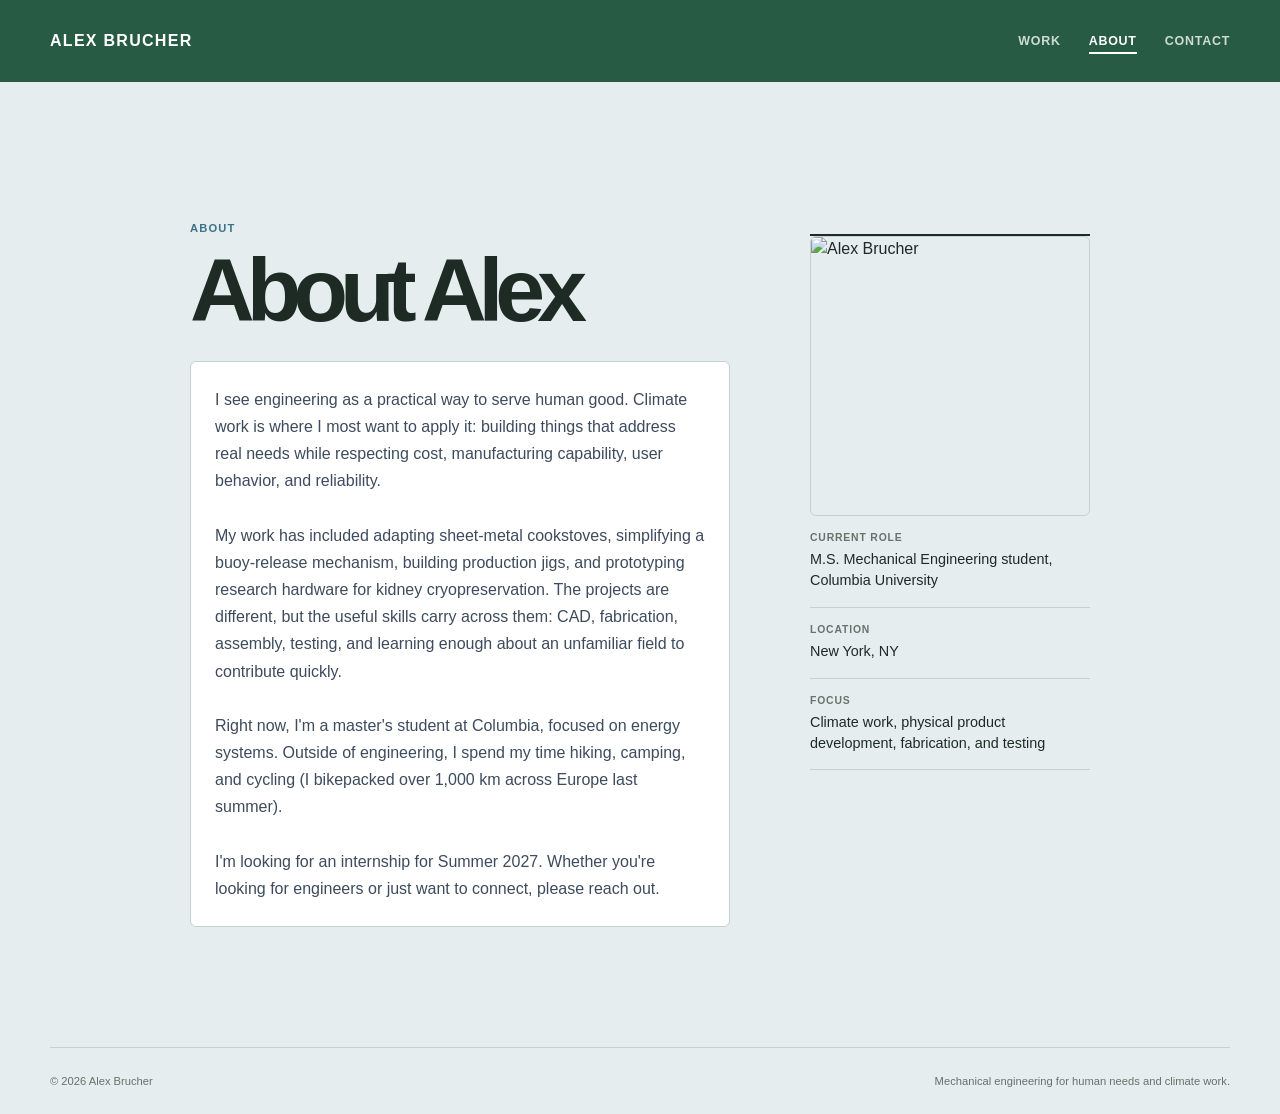
==== about.html @ 56136380 "Update portfolio content and project media Co-authored-by: Copilot <223556219+Copilot@users.noreply." ====
<!doctype html>
<html lang="en">
  <head>
    <meta charset="UTF-8" />
    <meta name="viewport" content="width=device-width, initial-scale=1.0" />
    <meta name="description" content="About Alex Brucher, a mechanical engineering master's student focused on practical product development, fabrication, and climate work." />
    <title>About Alex Brucher | Mechanical Engineer</title>
    <link rel="stylesheet" href="assets/styles.css" />
  </head>
  <body>
    <a class="skip-link" href="#about">Skip to content</a>
    <header class="site-header">
      <a class="wordmark" href="index.html" aria-label="Alex Brucher home">ALEX BRUCHER</a>
      <nav aria-label="Primary navigation">
        <a href="index.html">Work</a>
        <a class="active" href="about.html">About</a>
        <a href="contact.html">Contact</a>
      </nav>
    </header>
    <main class="page-shell about-page" id="about">
      <p class="label">About</p>
      <div class="about-layout">
        <div>
          <h1>About Alex</h1>
          <!-- Edit the About-page story inside this paragraph. Use <br /><br /> between paragraphs. -->
          <p class="about-copy">
            I see engineering as a practical way to serve human good. Climate work is where I most want to apply it: building things that address real needs while respecting cost, manufacturing capability, user behavior, and reliability.
            <br /><br />
            My work has included adapting sheet-metal cookstoves, simplifying a buoy-release mechanism, building production jigs, and prototyping research hardware for kidney cryopreservation. The projects are different, but the useful skills carry across them: CAD, fabrication, assembly, testing, and learning enough about an unfamiliar field to contribute quickly.
            <br /><br />
            Right now, I'm a master's student at Columbia, focused on energy systems. Outside of engineering, I spend my time hiking, camping, and cycling (I bikepacked over 1,000 km across Europe last summer).
            <br /><br />
            I'm looking for an internship for Summer 2027. Whether you're looking for engineers or just want to connect, please reach out.
          </p>
        </div>
        <aside class="about-aside">
          <img class="profile-photo" src="assets/images/Headshot.jpeg" alt="Alex Brucher" />
          <dl>
            <!-- Edit these short profile details here. -->
            <div>
              <dt>Current role</dt>
              <dd>M.S. Mechanical Engineering student, Columbia University</dd>
            </div>
            <div>
              <dt>Location</dt>
              <dd>New York, NY</dd>
            </div>
            <div>
              <dt>Focus</dt>
              <dd>Climate work, physical product development, fabrication, and testing</dd>
            </div>
          </dl>
        </aside>
      </div>
    </main>
    <footer class="site-footer page-shell"><p>© <span id="year"></span> Alex Brucher</p><p>Mechanical engineering for human needs and climate work.</p></footer>
    <script src="assets/site.js"></script>
  </body>
</html>
---- assets/styles.css ----
:root {
  --ink: #1d2b24;
  --panel: #203d31;
  --blue: #3d7187;
  --cyan: #b8d1d3;
  --signal: #285b43;
  --paper: #e5edef;
  --white: #fff;
  --line: #c5d2d2;
  --muted: #66736a;
  --sans: "Avenir Next", "Helvetica Neue", Arial, sans-serif;
  --mono: "Avenir Next", "Helvetica Neue", Arial, sans-serif;
}
* { box-sizing: border-box; }
html { scroll-behavior: smooth; }
body { margin: 0; color: var(--ink); background: var(--paper); font-family: var(--sans); line-height: 1.45; }
a { color: inherit; }
 a:focus-visible, button:focus-visible { outline: 3px solid var(--signal); outline-offset: 4px; }
.page-shell { width: min(1180px, calc(100% - 48px)); margin-inline: auto; }
.skip-link { position: absolute; left: -999px; top: 0; z-index: 3; padding: 10px; color: white; background: var(--blue); }
.skip-link:focus { left: 10px; }
.site-header { display: flex; align-items: center; justify-content: space-between; width: 100%; height: 82px; padding-inline: max(24px, calc((100% - 1180px) / 2)); background: var(--signal); color: var(--white); }
.wordmark { color: var(--white); font: 800 1rem var(--mono); letter-spacing: .08em; text-decoration: none; }
nav { display: flex; gap: 28px; }
nav a { position: relative; padding: 6px 0; color: rgba(255, 255, 255, .78); font: 700 .78rem var(--mono); letter-spacing: .06em; text-decoration: none; text-transform: uppercase; }
nav a.active, nav a:hover { color: var(--white); }
nav a.active::after { position: absolute; right: 0; bottom: 0; left: 0; height: 2px; background: var(--white); content: ""; }
.label { margin: 0; color: var(--blue); font: 800 .7rem var(--mono); letter-spacing: .1em; text-transform: uppercase; }
.hero { padding: clamp(52px, 8vw, 92px) 0 62px; border-bottom: 1px solid var(--line); }
.hero h1 { max-width: 700px; margin: 15px 0 24px; font-size: clamp(2.4rem, 5vw, 4.8rem); line-height: 1; letter-spacing: -.05em; font-weight: 900; }
.hero-statement { max-width: 780px !important; margin-bottom: 20px !important; font-family: var(--sans); font-size: clamp(2.8rem, 5vw, 5rem) !important; line-height: 1.02 !important; letter-spacing: -.035em !important; font-weight: 700 !important; }
.hero-details { display: flex; align-items: baseline; justify-content: space-between; gap: 32px; max-width: 850px; }
.hero-subtitle { max-width: 580px; margin: 0; color: var(--muted); font: 500 clamp(.95rem, 1.5vw, 1.15rem)/1.5 var(--sans); }
.hero-availability { display: inline-block; max-width: 100%; margin: 24px 0 0; color: var(--signal); font: 800 1rem var(--mono); letter-spacing: .04em; text-transform: uppercase; }
.work-section { padding: 58px 0 112px; }
.section-heading { display: flex; justify-content: space-between; padding-bottom: 20px; border-bottom: 2px solid var(--ink); }
.section-note { margin: 0; color: var(--muted); font: .78rem var(--mono); }
.project-grid { display: grid; }
.project-card { display: grid; grid-template-columns: 70px 150px minmax(0, 1fr) 130px; gap: 20px; align-items: center; padding: 20px 4px; border-bottom: 1px solid var(--line); border-radius: 6px; text-decoration: none; transition: background .18s, padding .18s; }
.project-card:hover { padding-inline: 14px; background: var(--white); }
.project-number { color: var(--blue); font: 800 .75rem var(--mono); }
.project-card-visual { display: grid; place-items: center; width: 150px; height: 112.5px; padding: 6px; overflow: hidden; border-radius: 6px; color: var(--muted); background: repeating-linear-gradient(135deg, #e9eef4, #e9eef4 9px, #e3e9f0 9px, #e3e9f0 10px); text-align: center; font: 700 .62rem/1.35 var(--mono); text-transform: uppercase; }
.project-card-visual.has-image { width: fit-content; height: fit-content; max-width: 150px; max-height: 112.5px; padding: 0; background: transparent; }
.project-card-visual img { display: block; width: auto; height: auto; min-width: 0; min-height: 0; max-width: 150px; max-height: 112.5px; border-radius: 6px; object-fit: contain; background: transparent; }
.project-card-main p { margin: 0 0 5px; color: var(--muted); font: 700 .65rem var(--mono); letter-spacing: .08em; text-transform: uppercase; }
.project-card h2 { margin: 0; font-size: clamp(1.5rem, 3vw, 2.65rem); line-height: 1.05; letter-spacing: -.055em; }
.project-card-main > span { display: block; margin-top: 7px; color: var(--muted); font: .78rem var(--mono); }
.project-card-main .project-card-description { max-width: 620px; color: var(--ink); font: 500 .9rem/1.35 var(--sans); }
.project-card-main .project-card-skills { margin-top: 8px; color: var(--blue); font: 700 .65rem var(--mono); letter-spacing: .03em; text-transform: uppercase; }
.project-card-main .project-card-client { margin-top: 8px; }
.project-card-end { display: flex; align-items: center; justify-content: space-between; color: var(--muted); font: .72rem var(--mono); }
.project-card-end b { display: grid; place-items: center; width: 34px; height: 34px; border: 1px solid var(--ink); border-radius: 50%; color: var(--ink); font-size: 1rem; transition: background .18s, color .18s; }
.project-card:hover b { border-color: var(--blue); color: white; background: var(--blue); }
.site-footer { display: flex; justify-content: space-between; gap: 20px; padding: 27px 0; border-top: 1px solid var(--line); color: var(--muted); font: .7rem var(--mono); }
.site-footer p { margin: 0; }
.about-page, .contact-page { max-width: 900px; padding-top: clamp(75px, 12vw, 140px); padding-bottom: 120px; }
.about-layout { display: grid; grid-template-columns: minmax(0, 1fr) 280px; gap: 80px; }
.about-layout h1, .contact-page h1 { margin: 16px 0 30px; font-size: clamp(3.2rem, 7vw, 6.6rem); line-height: .9; letter-spacing: -.09em; }
.about-copy { margin: 0; padding: 24px; border: 1px solid var(--line); border-radius: 6px; color: #3d4b5d; background: var(--white); font: 400 1rem/1.7 var(--sans); }
.about-aside { border-top: 2px solid var(--ink); }
.profile-photo { display: block; width: 100%; height: 280px; border: 1px solid var(--line); border-radius: 6px; object-fit: cover; }
.about-aside dl, .project-header dl { margin: 0; }
.about-aside dl div, .project-header dl div { padding: 16px 0; border-bottom: 1px solid var(--line); }
dt { color: var(--muted); font: 800 .65rem var(--mono); letter-spacing: .08em; text-transform: uppercase; }
dd { margin: 6px 0 0; font-size: .9rem; }
.contact-links { margin-top: 48px; border-top: 2px solid var(--ink); }
.contact-links a { display: grid; grid-template-columns: 100px minmax(0, 1fr) 26px; gap: 15px; align-items: center; padding: 22px 0; border-bottom: 1px solid var(--line); text-decoration: none; }
.contact-links a:hover { color: var(--blue); }
.contact-links small { color: var(--muted); font: 800 .67rem var(--mono); text-transform: uppercase; }
.contact-links span { font: 700 clamp(1.15rem, 2vw, 1.7rem) var(--mono); letter-spacing: -.05em; }
.contact-note { color: var(--muted); font: .78rem var(--mono); }
.project-page { padding-top: 44px; padding-bottom: 110px; }
.back-link { color: var(--blue); font: 700 .78rem var(--mono); text-decoration: none; }
.project-header { display: grid; grid-template-columns: minmax(0, 1fr) 280px; gap: 10%; align-items: end; padding: 55px 0 42px; }
.project-header h1 { margin: 13px 0 0; font-size: clamp(3.5rem, 7vw, 7.2rem); line-height: .88; letter-spacing: -.09em; }
.media-stage { display: grid; grid-template-columns: repeat(2, minmax(0, 1fr)); gap: 20px; }
.media-stage-single { display: block; }
.model-panel, .media-empty, .project-image { min-height: clamp(400px, 55vw, 650px); border: 1px solid var(--line); border-radius: 6px; background: var(--white); overflow: hidden; }
.model-toolbar { position: relative; z-index: 1; display: flex; justify-content: space-between; gap: 20px; padding: 14px 16px; border-bottom: 1px solid var(--line); color: var(--muted); font: 700 .65rem var(--mono); letter-spacing: .06em; text-transform: uppercase; }
.model-panel model-viewer { display: block; width: 100%; height: calc(clamp(400px, 55vw, 650px) - 46px); background: linear-gradient(135deg, #f8fafc, #e9eef4); }
.model-loading { display: grid; place-items: center; height: 100%; color: var(--muted); font: 700 .75rem var(--mono); text-transform: uppercase; }
.media-empty { display: grid; place-content: center; gap: 8px; color: var(--muted); background: repeating-linear-gradient(45deg, #e9eef4, #e9eef4 9px, #e3e9f0 9px, #e3e9f0 10px); text-align: center; font: 700 .8rem var(--mono); text-transform: uppercase; }
.project-image { margin: 0; overflow: hidden; }
.project-image img { display: block; width: 100%; height: auto; max-height: 75vh; min-height: 400px; object-fit: contain; background: var(--white); }
.project-image figcaption { padding: 12px 14px; color: var(--muted); font: 700 1rem/1.45 var(--sans); }
.image-carousel { display: flex; flex-direction: column; }
.carousel-track { display: flex; flex: 1; min-height: 0; transition: transform .3s ease; }
.carousel-track figure { flex: 0 0 100%; margin: 0; }
.carousel-track img { width: 100%; height: clamp(400px, 55vw, 650px); object-fit: contain; background: var(--white); }
.carousel-track figcaption { min-height: 48px; }
.media-stage-single .project-image img,
.media-stage-single .carousel-track img { height: clamp(360px, 48vw, 580px); min-height: 360px; }
.carousel-controls { display: flex; align-items: center; justify-content: space-between; padding: 10px 14px; border-top: 1px solid var(--line); color: var(--muted); font: .86rem var(--sans); }
.carousel-controls button { display: grid; place-items: center; width: 32px; height: 32px; border: 1px solid var(--line); border-radius: 50%; color: var(--ink); background: transparent; font: 1rem var(--sans); cursor: pointer; }
.carousel-controls button:hover { color: var(--white); border-color: var(--signal); background: var(--signal); }
.media-caption { margin: 0; padding: 12px 14px; color: var(--muted); font: 700 1rem/1.45 var(--sans); }
.media-empty .media-caption { align-self: end; width: 100%; padding-top: 16px; text-align: left; }
.project-template { display: grid; grid-template-columns: repeat(2, 1fr); gap: 16px; margin-top: 24px; }
.project-template section { min-height: 210px; padding: 22px; border: 1px solid var(--line); border-radius: 6px; background: #eef2f5; }
.project-copy { display: flex; flex-direction: column; gap: 10px; margin: 18px 0 0; color: #3d4b5d; font: 400 1rem/1.7 var(--sans); }
.project-copy strong { color: var(--ink); font-weight: 700; }
.project-copy span { display: block; }
.skills-list { display: flex; flex-wrap: wrap; gap: 8px; margin: 18px 0 0; padding: 0; list-style: none; }
.skills-list li { padding: 7px 9px; border: 1px solid var(--line); border-radius: 4px; color: var(--ink); background: var(--white); font: 700 .72rem var(--mono); }
.stat-citation { margin: 20px 0 0; color: var(--muted); font: .72rem/1.5 var(--mono); }
@media (max-width: 900px) and (min-width: 701px) {
  .hero-details { align-items: flex-start; flex-direction: column; gap: 18px; }
  .hero-availability { max-width: 100%; }
}
@media (max-width: 700px) {
  .page-shell { width: calc(100% - 32px); }
  .site-header { width: 100%; height: 70px; padding-inline: 16px; }
  .wordmark { font-size: .82rem; }
  nav { gap: 16px; }
  .hero { padding-block: 56px 48px; }
  .hero h1 { font-size: clamp(2.4rem, 11vw, 4.2rem); }
  .hero-details { align-items: start; flex-direction: column; gap: 18px; }
  .section-heading { align-items: start; flex-direction: column; gap: 11px; }
  .project-card { grid-template-columns: 37px 110px minmax(0, 1fr); gap: 13px; padding-block: 22px; }
  .project-card-visual { width: 110px; height: 82.5px; grid-column: 2; grid-row: 1 / span 2; }
  .project-card-visual.has-image { max-width: 110px; max-height: 82.5px; }
  .project-card-visual img { max-width: 110px; max-height: 82.5px; }
  .project-card-main { grid-column: 3; }
  .project-card-end { grid-column: 3; justify-content: flex-start; gap: 15px; }
  .about-layout, .project-header { grid-template-columns: 1fr; gap: 30px; }
  .contact-links a { grid-template-columns: 1fr 23px; }
  .contact-links small { grid-column: 1 / -1; }
  .project-header { padding-top: 42px; }
  .media-stage { grid-template-columns: 1fr; }
  .model-toolbar { font-size: .56rem; }
  .model-toolbar span:last-child { display: none; }
  .project-template { grid-template-columns: 1fr; }
  .project-template section { min-height: 0; }
  .site-footer { flex-direction: column; }
}
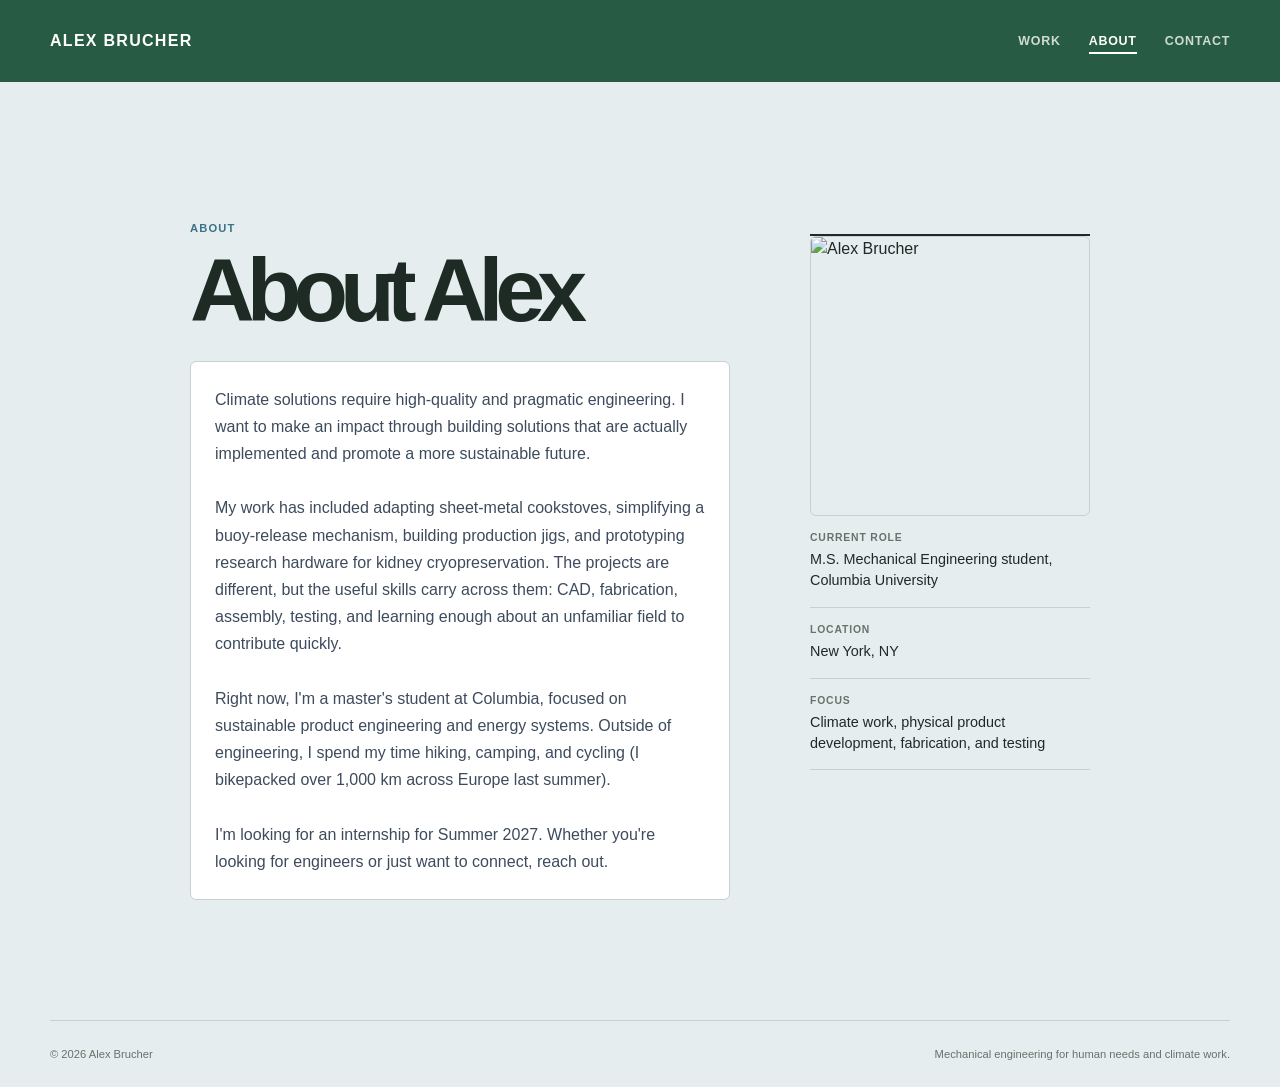
==== commit 6e5ba902: "Compact homepage header layout Co-authored-by: Copilot <223556219+Copilot@users.noreply.github.com>" ====
--- a/about.html
+++ b/about.html
@@ -24,13 +24,13 @@
           <h1>About Alex</h1>
           <!-- Edit the About-page story inside this paragraph. Use <br /><br /> between paragraphs. -->
           <p class="about-copy">
-            I see engineering as a practical way to serve human good. Climate work is where I most want to apply it: building things that address real needs while respecting cost, manufacturing capability, user behavior, and reliability.
+            Climate solutions require high-quality and pragmatic engineering. I want to make an impact through building solutions that are actually implemented and promote a more sustainable future.
             <br /><br />
             My work has included adapting sheet-metal cookstoves, simplifying a buoy-release mechanism, building production jigs, and prototyping research hardware for kidney cryopreservation. The projects are different, but the useful skills carry across them: CAD, fabrication, assembly, testing, and learning enough about an unfamiliar field to contribute quickly.
             <br /><br />
-            Right now, I'm a master's student at Columbia, focused on energy systems. Outside of engineering, I spend my time hiking, camping, and cycling (I bikepacked over 1,000 km across Europe last summer).
+            Right now, I'm a master's student at Columbia, focused on sustainable product engineering and energy systems. Outside of engineering, I spend my time hiking, camping, and cycling (I bikepacked over 1,000 km across Europe last summer).
             <br /><br />
-            I'm looking for an internship for Summer 2027. Whether you're looking for engineers or just want to connect, please reach out.
+            I'm looking for an internship for Summer 2027. Whether you're looking for engineers or just want to connect, reach out.
           </p>
         </div>
         <aside class="about-aside">
--- a/assets/styles.css
+++ b/assets/styles.css
@@ -26,12 +26,12 @@
 nav a.active, nav a:hover { color: var(--white); }
 nav a.active::after { position: absolute; right: 0; bottom: 0; left: 0; height: 2px; background: var(--white); content: ""; }
 .label { margin: 0; color: var(--blue); font: 800 .7rem var(--mono); letter-spacing: .1em; text-transform: uppercase; }
-.hero { padding: clamp(52px, 8vw, 92px) 0 62px; border-bottom: 1px solid var(--line); }
+.hero { padding: clamp(36px, 5vw, 58px) 0 42px; border-bottom: 1px solid var(--line); }
 .hero h1 { max-width: 700px; margin: 15px 0 24px; font-size: clamp(2.4rem, 5vw, 4.8rem); line-height: 1; letter-spacing: -.05em; font-weight: 900; }
-.hero-statement { max-width: 780px !important; margin-bottom: 20px !important; font-family: var(--sans); font-size: clamp(2.8rem, 5vw, 5rem) !important; line-height: 1.02 !important; letter-spacing: -.035em !important; font-weight: 700 !important; }
+.hero-statement { max-width: 720px !important; margin-bottom: 14px !important; font-family: var(--sans); font-size: clamp(2.25rem, 4vw, 4rem) !important; line-height: 1.04 !important; letter-spacing: -.025em !important; font-weight: 700 !important; }
 .hero-details { display: flex; align-items: baseline; justify-content: space-between; gap: 32px; max-width: 850px; }
-.hero-subtitle { max-width: 580px; margin: 0; color: var(--muted); font: 500 clamp(.95rem, 1.5vw, 1.15rem)/1.5 var(--sans); }
-.hero-availability { display: inline-block; max-width: 100%; margin: 24px 0 0; color: var(--signal); font: 800 1rem var(--mono); letter-spacing: .04em; text-transform: uppercase; }
+.hero-subtitle { max-width: 580px; margin: 0; color: var(--muted); font: 500 clamp(.9rem, 1.25vw, 1rem)/1.45 var(--sans); }
+.hero-availability { display: inline-block; max-width: 100%; margin: 16px 0 0; color: var(--signal); font: 800 .9rem var(--mono); letter-spacing: .04em; text-transform: uppercase; }
 .work-section { padding: 58px 0 112px; }
 .section-heading { display: flex; justify-content: space-between; padding-bottom: 20px; border-bottom: 2px solid var(--ink); }
 .section-note { margin: 0; color: var(--muted); font: .78rem var(--mono); }
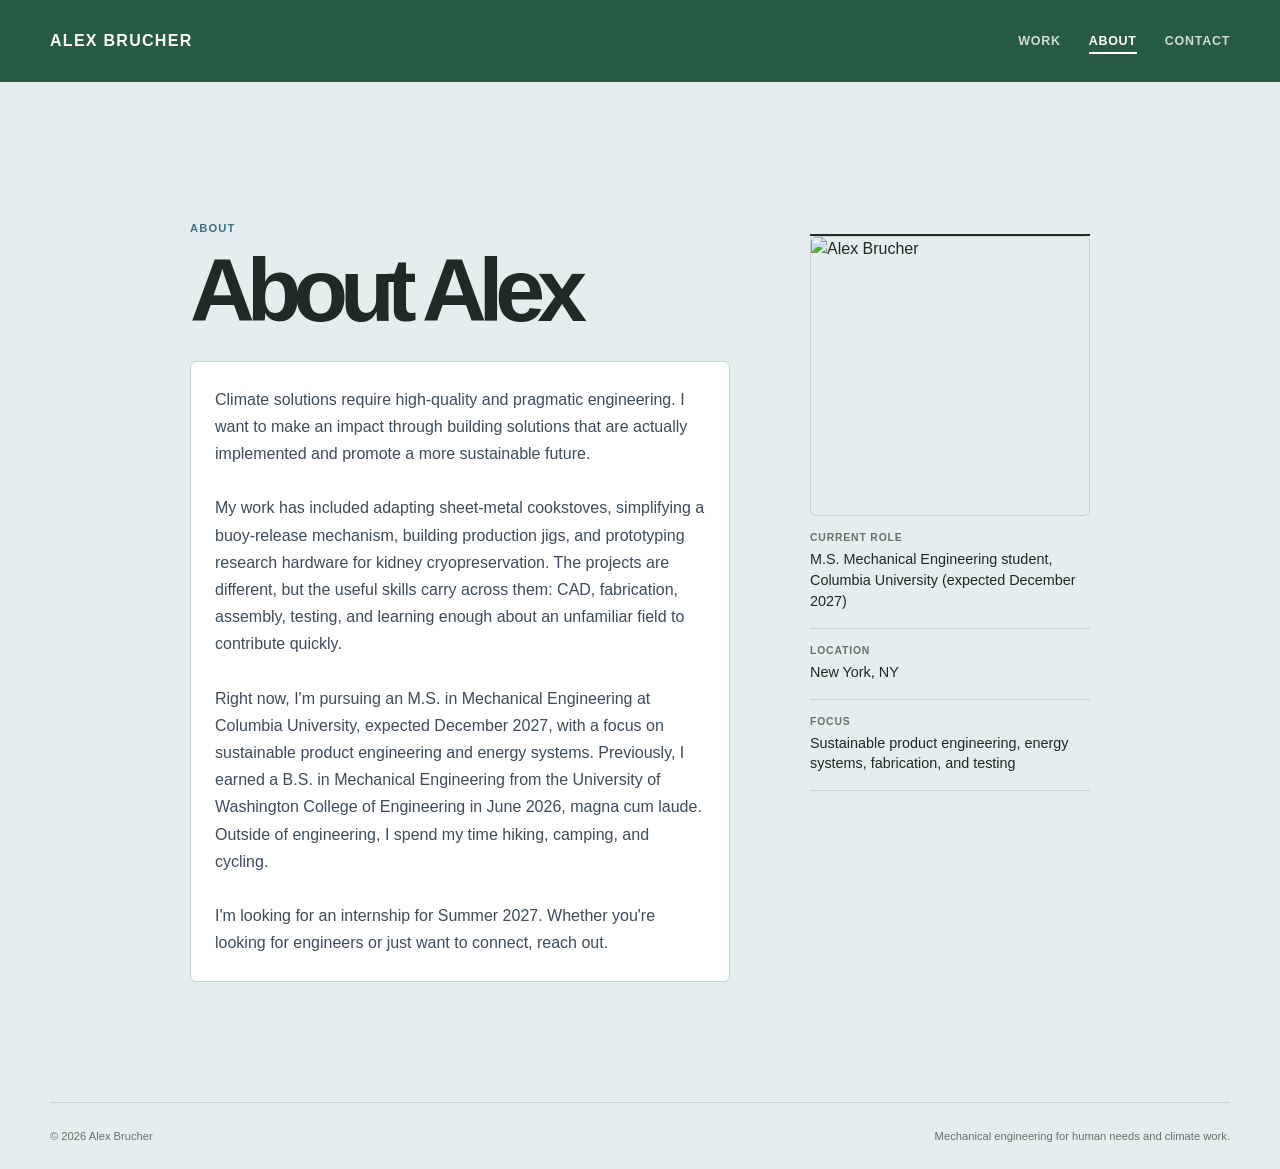
==== commit 67f12caa: "Align portfolio content with resume Co-authored-by: Copilot <223556219+Copilot@users.noreply.github." ====
--- a/about.html
+++ b/about.html
@@ -28,7 +28,7 @@
             <br /><br />
             My work has included adapting sheet-metal cookstoves, simplifying a buoy-release mechanism, building production jigs, and prototyping research hardware for kidney cryopreservation. The projects are different, but the useful skills carry across them: CAD, fabrication, assembly, testing, and learning enough about an unfamiliar field to contribute quickly.
             <br /><br />
-            Right now, I'm a master's student at Columbia, focused on sustainable product engineering and energy systems. Outside of engineering, I spend my time hiking, camping, and cycling (I bikepacked over 1,000 km across Europe last summer).
+            Right now, I'm pursuing an M.S. in Mechanical Engineering at Columbia University, expected December 2027, with a focus on sustainable product engineering and energy systems. Previously, I earned a B.S. in Mechanical Engineering from the University of Washington College of Engineering in June 2026, magna cum laude. Outside of engineering, I spend my time hiking, camping, and cycling.
             <br /><br />
             I'm looking for an internship for Summer 2027. Whether you're looking for engineers or just want to connect, reach out.
           </p>
@@ -39,7 +39,7 @@
             <!-- Edit these short profile details here. -->
             <div>
               <dt>Current role</dt>
-              <dd>M.S. Mechanical Engineering student, Columbia University</dd>
+              <dd>M.S. Mechanical Engineering student, Columbia University (expected December 2027)</dd>
             </div>
             <div>
               <dt>Location</dt>
@@ -47,7 +47,7 @@
             </div>
             <div>
               <dt>Focus</dt>
-              <dd>Climate work, physical product development, fabrication, and testing</dd>
+              <dd>Sustainable product engineering, energy systems, fabrication, and testing</dd>
             </div>
           </dl>
         </aside>
--- a/assets/styles.css
+++ b/assets/styles.css
@@ -49,7 +49,7 @@
 .project-card-main .project-card-skills { margin-top: 8px; color: var(--blue); font: 700 .65rem var(--mono); letter-spacing: .03em; text-transform: uppercase; }
 .project-card-main .project-card-client { margin-top: 8px; }
 .project-card-end { display: flex; align-items: center; justify-content: space-between; color: var(--muted); font: .72rem var(--mono); }
-.project-card-end b { display: grid; place-items: center; width: 34px; height: 34px; border: 1px solid var(--ink); border-radius: 50%; color: var(--ink); font-size: 1rem; transition: background .18s, color .18s; }
+.project-card-end b { display: grid; flex: 0 0 34px; place-items: center; width: 34px; height: 34px; aspect-ratio: 1; padding: 0; border: 1px solid var(--ink); border-radius: 50%; color: var(--ink); font-size: 1rem; line-height: 1; transition: background .18s, color .18s; }
 .project-card:hover b { border-color: var(--blue); color: white; background: var(--blue); }
 .site-footer { display: flex; justify-content: space-between; gap: 20px; padding: 27px 0; border-top: 1px solid var(--line); color: var(--muted); font: .7rem var(--mono); }
 .site-footer p { margin: 0; }
@@ -91,7 +91,7 @@
 .media-stage-single .project-image img,
 .media-stage-single .carousel-track img { height: clamp(360px, 48vw, 580px); min-height: 360px; }
 .carousel-controls { display: flex; align-items: center; justify-content: space-between; padding: 10px 14px; border-top: 1px solid var(--line); color: var(--muted); font: .86rem var(--sans); }
-.carousel-controls button { display: grid; place-items: center; width: 32px; height: 32px; border: 1px solid var(--line); border-radius: 50%; color: var(--ink); background: transparent; font: 1rem var(--sans); cursor: pointer; }
+.carousel-controls button { display: grid; flex: 0 0 32px; place-items: center; width: 32px; height: 32px; aspect-ratio: 1; padding: 0; border: 1px solid var(--line); border-radius: 50%; color: var(--ink); background: transparent; font: 1rem/1 var(--sans); cursor: pointer; }
 .carousel-controls button:hover { color: var(--white); border-color: var(--signal); background: var(--signal); }
 .media-caption { margin: 0; padding: 12px 14px; color: var(--muted); font: 700 1rem/1.45 var(--sans); }
 .media-empty .media-caption { align-self: end; width: 100%; padding-top: 16px; text-align: left; }
